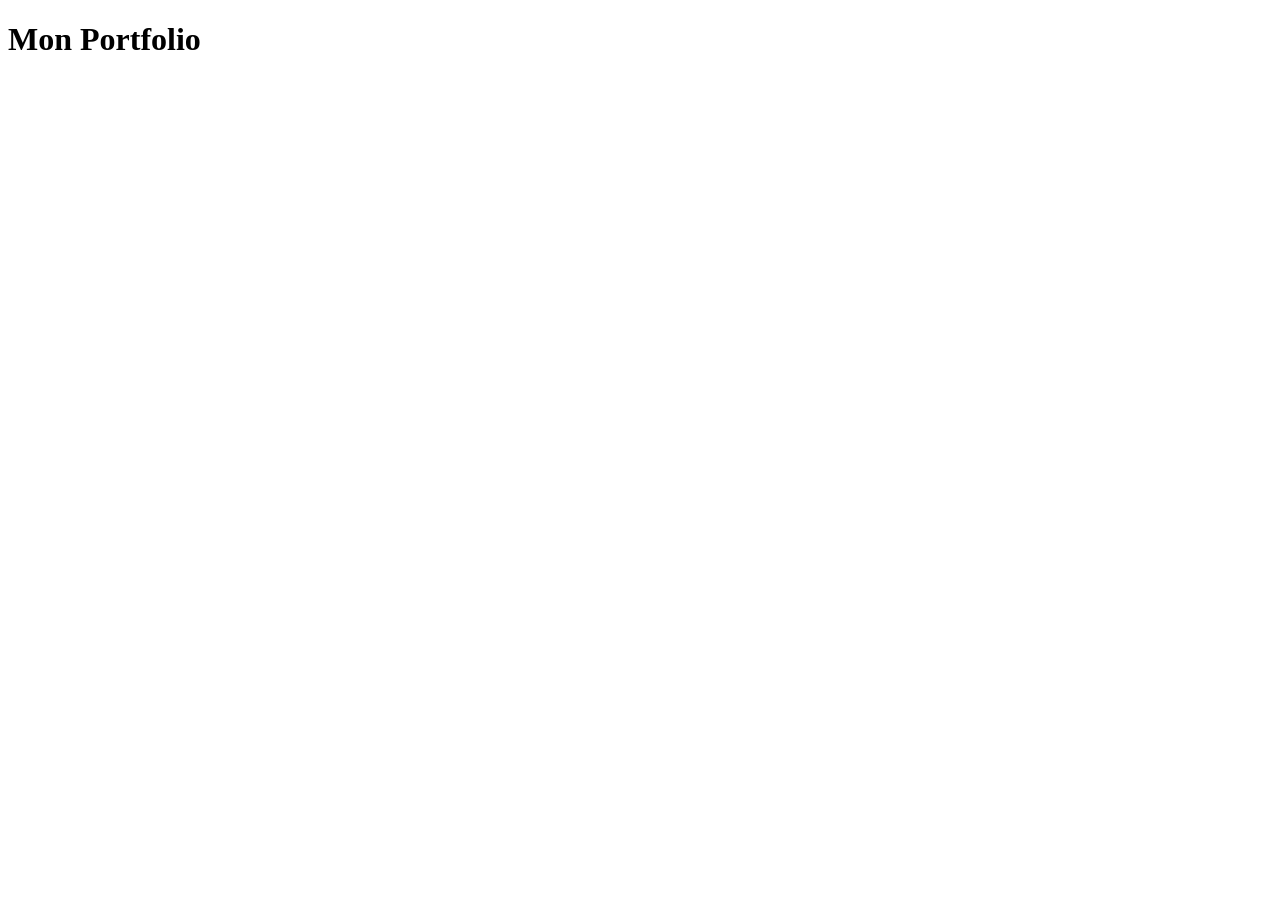
==== index.html @ 28ec9511 "first commit" ====
<!DOCTYPE html>
<html lang="fr">
<head>
    <meta charset="utf-8">
    <meta http-equiv="X-UA Compatible"
    content="IE=edge">
    <meta name="viewport"
    content="width=device-width, initial-scale=1.0">
    <title>Document</title>
</head>
<body>
    <h1>Mon Portfolio</h1>
</body>

</html>
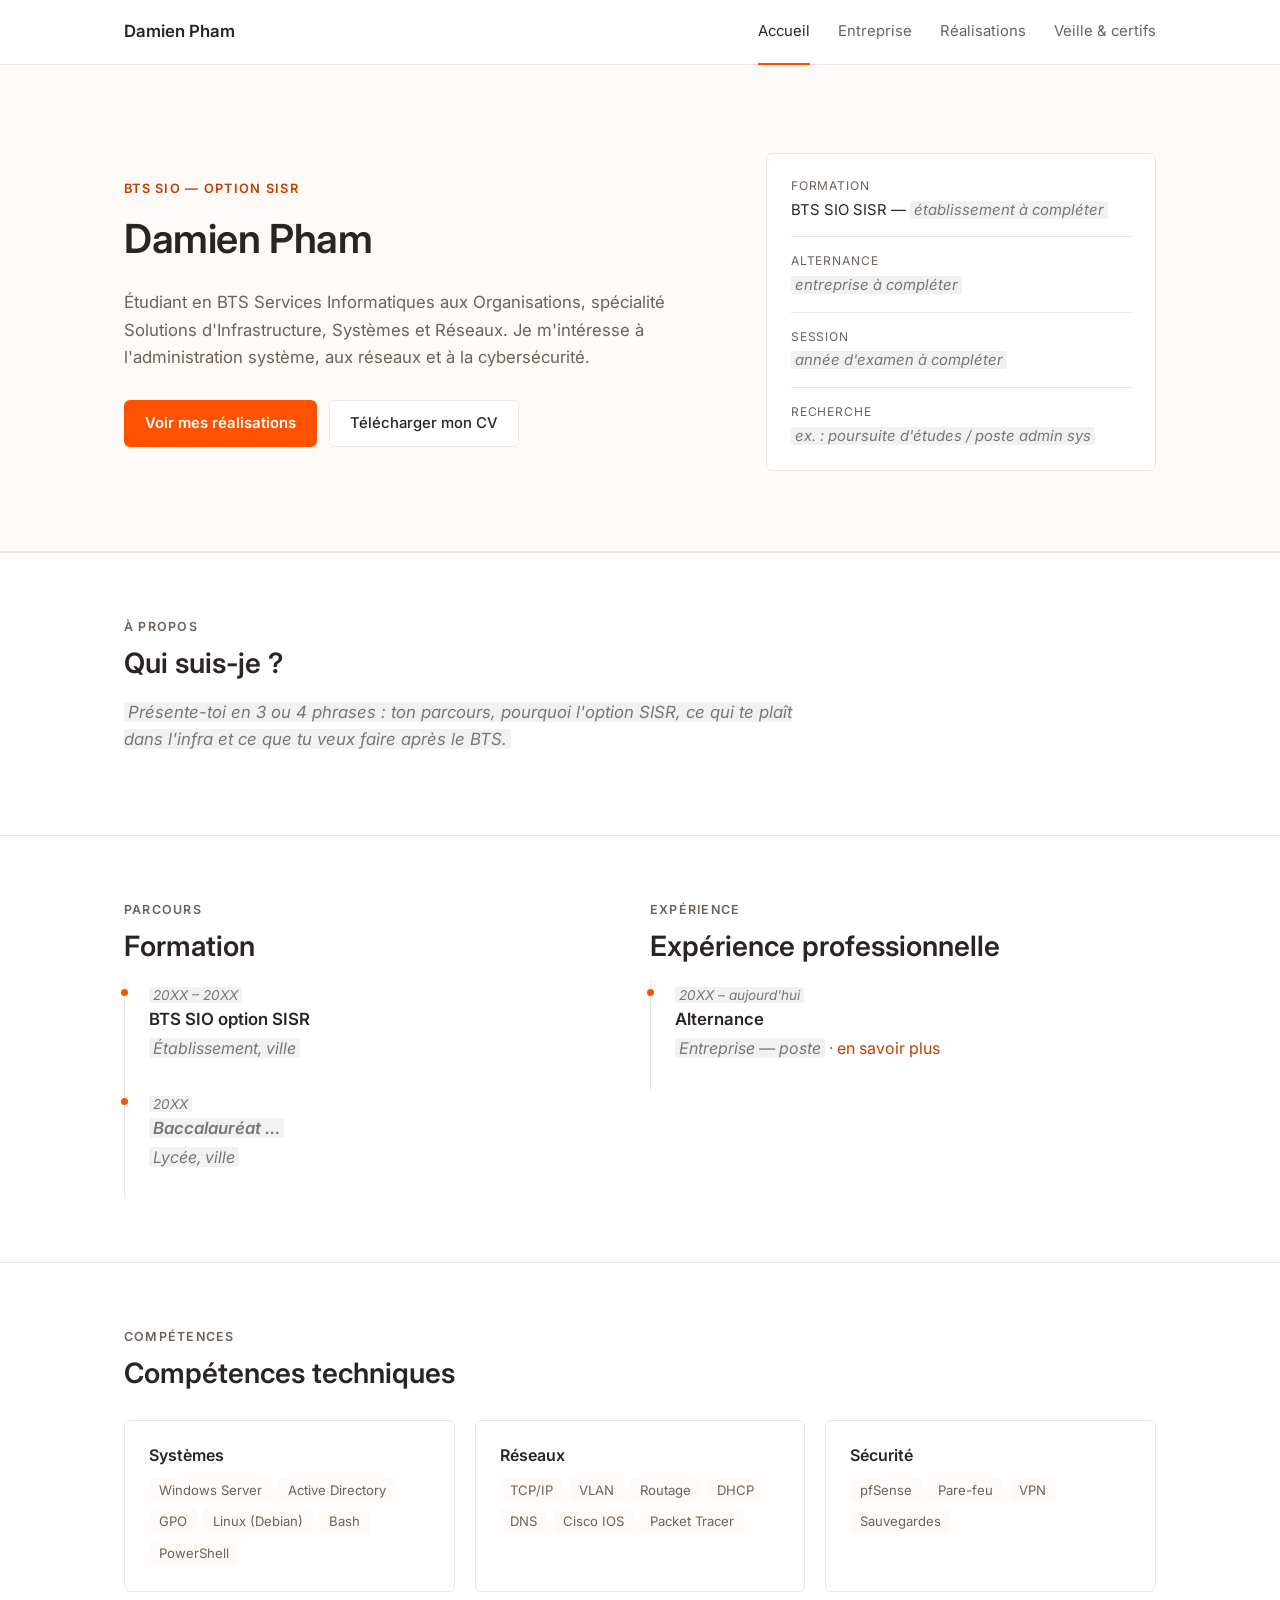
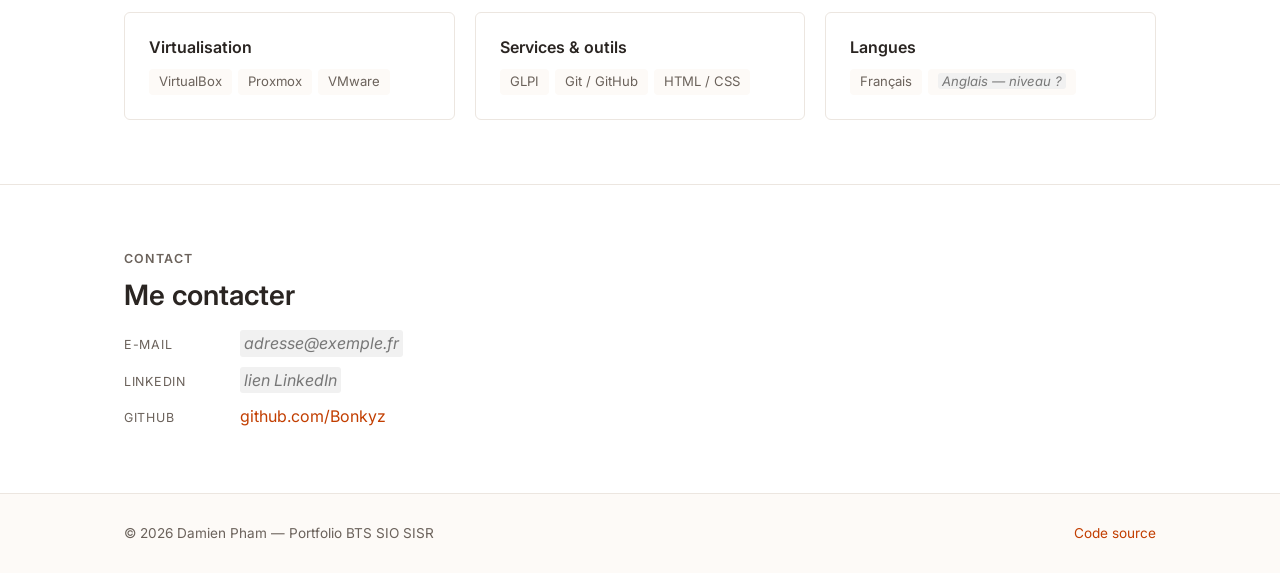
==== commit ff1877df: "Premier push version teste" ====
--- a/index.html
+++ b/index.html
@@ -1,15 +1,174 @@
 <!DOCTYPE html>
 <html lang="fr">
 <head>
-    <meta charset="utf-8">
-    <meta http-equiv="X-UA Compatible"
-    content="IE=edge">
-    <meta name="viewport"
-    content="width=device-width, initial-scale=1.0">
-    <title>Document</title>
+  <meta charset="utf-8">
+  <meta name="viewport" content="width=device-width, initial-scale=1.0">
+  <title>Damien Pham — Portfolio BTS SIO SISR</title>
+  <meta name="description" content="Portfolio de Damien Pham, étudiant en BTS SIO option SISR (Solutions d'Infrastructure, Systèmes et Réseaux).">
+  <link rel="preconnect" href="https://fonts.googleapis.com">
+  <link rel="preconnect" href="https://fonts.gstatic.com" crossorigin>
+  <link href="https://fonts.googleapis.com/css2?family=Inter:wght@400;500;600&display=swap" rel="stylesheet">
+  <link rel="stylesheet" href="css/style.css">
 </head>
 <body>
-    <h1>Mon Portfolio</h1>
+
+  <header class="site-header">
+    <nav class="container nav" aria-label="Navigation principale">
+      <a class="brand" href="index.html">Damien <span>Pham</span></a>
+      <button class="nav-toggle" type="button" aria-label="Ouvrir le menu" aria-expanded="false"><span></span><span></span><span></span></button>
+      <ul class="nav-links">
+        <li><a href="index.html">Accueil</a></li>
+        <li><a href="entreprise.html">Entreprise</a></li>
+        <li><a href="realisations.html">Réalisations</a></li>
+        <li><a href="veille.html">Veille &amp; certifs</a></li>
+      </ul>
+    </nav>
+  </header>
+
+  <main>
+    <!-- ===== Accueil ===== -->
+    <section class="hero">
+      <div class="container hero-grid">
+        <div>
+          <span class="tag">BTS SIO — option SISR</span>
+          <h1>Damien Pham</h1>
+          <p class="lead">
+            Étudiant en BTS Services Informatiques aux Organisations, spécialité
+            Solutions d'Infrastructure, Systèmes et Réseaux. Je m'intéresse à
+            l'administration système, aux réseaux et à la cybersécurité.
+          </p>
+          <div class="hero-actions">
+            <a class="btn btn-primary" href="realisations.html">Voir mes réalisations</a>
+            <a class="btn btn-outline" href="assets/CV-Damien-Pham.pdf" target="_blank" rel="noopener">Télécharger mon CV</a>
+          </div>
+        </div>
+        <dl class="hero-card">
+          <dt>formation</dt>
+          <dd>BTS SIO SISR — <span class="todo">établissement à compléter</span></dd>
+          <dt>alternance</dt>
+          <dd><span class="todo">entreprise à compléter</span></dd>
+          <dt>session</dt>
+          <dd><span class="todo">année d'examen à compléter</span></dd>
+          <dt>recherche</dt>
+          <dd><span class="todo">ex. : poursuite d'études / poste admin sys</span></dd>
+        </dl>
+      </div>
+    </section>
+
+    <!-- ===== À propos ===== -->
+    <section id="a-propos">
+      <div class="container">
+        <p class="section-label">À propos</p>
+        <h2>Qui suis-je ?</h2>
+        <p class="lead">
+          <span class="todo">Présente-toi en 3 ou 4 phrases : ton parcours, pourquoi l'option SISR,
+          ce qui te plaît dans l'infra et ce que tu veux faire après le BTS.</span>
+        </p>
+      </div>
+    </section>
+
+    <!-- ===== Parcours ===== -->
+    <section id="parcours">
+      <div class="container grid grid-2">
+        <div>
+          <p class="section-label">Parcours</p>
+          <h2>Formation</h2>
+          <ol class="timeline">
+            <li>
+              <span class="date"><span class="todo">20XX – 20XX</span></span>
+              <h3>BTS SIO option SISR</h3>
+              <p><span class="todo">Établissement, ville</span></p>
+            </li>
+            <li>
+              <span class="date"><span class="todo">20XX</span></span>
+              <h3><span class="todo">Baccalauréat …</span></h3>
+              <p><span class="todo">Lycée, ville</span></p>
+            </li>
+          </ol>
+        </div>
+        <div>
+          <p class="section-label">Expérience</p>
+          <h2>Expérience professionnelle</h2>
+          <ol class="timeline">
+            <li>
+              <span class="date"><span class="todo">20XX – aujourd'hui</span></span>
+              <h3>Alternance</h3>
+              <p><span class="todo">Entreprise — poste</span> · <a href="entreprise.html">en savoir plus</a></p>
+            </li>
+          </ol>
+        </div>
+      </div>
+    </section>
+
+    <!-- ===== Compétences techniques ===== -->
+    <section id="competences">
+      <div class="container">
+        <p class="section-label">Compétences</p>
+        <h2>Compétences techniques</h2>
+        <div class="grid grid-3" style="margin-top: 28px;">
+          <div class="card skill-group">
+            <h3>Systèmes</h3>
+            <ul class="chips">
+              <li>Windows Server</li><li>Active Directory</li><li>GPO</li>
+              <li>Linux (Debian)</li><li>Bash</li><li>PowerShell</li>
+            </ul>
+          </div>
+          <div class="card skill-group">
+            <h3>Réseaux</h3>
+            <ul class="chips">
+              <li>TCP/IP</li><li>VLAN</li><li>Routage</li>
+              <li>DHCP</li><li>DNS</li><li>Cisco IOS</li><li>Packet Tracer</li>
+            </ul>
+          </div>
+          <div class="card skill-group">
+            <h3>Sécurité</h3>
+            <ul class="chips">
+              <li>pfSense</li><li>Pare-feu</li><li>VPN</li><li>Sauvegardes</li>
+            </ul>
+          </div>
+          <div class="card skill-group">
+            <h3>Virtualisation</h3>
+            <ul class="chips">
+              <li>VirtualBox</li><li>Proxmox</li><li>VMware</li>
+            </ul>
+          </div>
+          <div class="card skill-group">
+            <h3>Services &amp; outils</h3>
+            <ul class="chips">
+              <li>GLPI</li><li>Git / GitHub</li><li>HTML / CSS</li>
+            </ul>
+          </div>
+          <div class="card skill-group">
+            <h3>Langues</h3>
+            <ul class="chips">
+              <li>Français</li><li><span class="todo">Anglais — niveau ?</span></li>
+            </ul>
+          </div>
+        </div>
+      </div>
+    </section>
+
+    <!-- ===== Contact ===== -->
+    <section id="contact">
+      <div class="container">
+        <p class="section-label">Contact</p>
+        <h2>Me contacter</h2>
+        <ul class="contact-list">
+          <li><span class="k">e-mail</span> <span class="todo">adresse@exemple.fr</span></li>
+          <li><span class="k">linkedin</span> <span class="todo">lien LinkedIn</span></li>
+          <li><span class="k">github</span> <a href="https://github.com/Bonkyz" target="_blank" rel="noopener">github.com/Bonkyz</a></li>
+        </ul>
+      </div>
+    </section>
+  </main>
+
+  <footer class="site-footer">
+    <div class="container">
+      <span>© <span data-year></span> Damien Pham — Portfolio BTS SIO SISR</span>
+      <a href="https://github.com/Bonkyz/Portfolio-DamienPham" target="_blank" rel="noopener">Code source</a>
+    </div>
+  </footer>
+
+  <script src="js/main.js"></script>
 </body>
-
-</html>+</html>
--- a/css/style.css
+++ b/css/style.css
@@ -0,0 +1,390 @@
+/* ==========================================================
+   Portfolio BTS SIO SISR — Damien Pham
+   Feuille de style commune à toutes les pages
+   Style corporate : blanc et orange discret, sans emoji ni dégradé
+   ========================================================== */
+
+:root {
+  --bg: #ffffff;
+  --bg-alt: #fdfaf7;
+  --text: #2a2522;
+  --text-muted: #6b625b;
+  --border: #ece6e0;
+  --accent: #ff5200;        /* orange principal (inspiré de Sanzo Wada) : fonds, traits, coches */
+  --accent-hover: #e04800;
+  --accent-text: #c23e00;   /* même teinte, assombrie pour le texte (contraste lisible sur blanc) */
+  --accent-soft: #fff1ea;
+
+  --radius: 6px;
+  --max: 1080px;
+  --font: "Inter", system-ui, -apple-system, "Segoe UI", Roboto, sans-serif;
+}
+
+*, *::before, *::after { box-sizing: border-box; }
+
+html { scroll-behavior: smooth; }
+
+body {
+  margin: 0;
+  font-family: var(--font);
+  font-size: 16px;
+  line-height: 1.65;
+  color: var(--text);
+  background: var(--bg);
+}
+
+img { max-width: 100%; display: block; }
+a { color: var(--accent-text); text-decoration: none; }
+a:hover { color: var(--accent-text); text-decoration: underline; }
+
+h1, h2, h3 { line-height: 1.3; margin: 0 0 .6em; font-weight: 600; color: var(--text); }
+h1 { font-size: clamp(1.9rem, 3.5vw, 2.5rem); letter-spacing: -.01em; }
+h2 { font-size: clamp(1.4rem, 2.5vw, 1.75rem); }
+h3 { font-size: 1.05rem; }
+p { margin: 0 0 1em; }
+
+.container {
+  max-width: var(--max);
+  margin: 0 auto;
+  padding: 0 24px;
+}
+
+/* ---------- En-tête / navigation ---------- */
+
+.site-header {
+  position: sticky;
+  top: 0;
+  z-index: 10;
+  background: var(--bg);
+  border-bottom: 1px solid var(--border);
+}
+
+.nav {
+  display: flex;
+  align-items: center;
+  justify-content: space-between;
+  height: 64px;
+}
+
+.brand {
+  font-weight: 600;
+  color: var(--text);
+  font-size: 1.05rem;
+}
+.brand span { color: inherit; }
+.brand:hover { color: var(--text); text-decoration: none; }
+
+.nav-links {
+  display: flex;
+  gap: 28px;
+  list-style: none;
+  margin: 0;
+  padding: 0;
+}
+
+.nav-links a {
+  display: block;
+  padding: 20px 0;
+  color: var(--text-muted);
+  font-size: .93rem;
+  border-bottom: 2px solid transparent;
+}
+.nav-links a:hover { color: var(--text); text-decoration: none; }
+.nav-links a.active { color: var(--text); border-bottom-color: var(--accent); }
+
+.nav-toggle {
+  display: none;
+  flex-direction: column;
+  justify-content: center;
+  gap: 4px;
+  width: 40px;
+  height: 36px;
+  padding: 0 10px;
+  background: none;
+  border: 1px solid var(--border);
+  border-radius: var(--radius);
+  cursor: pointer;
+}
+.nav-toggle span { display: block; height: 2px; background: var(--text); }
+
+@media (max-width: 760px) {
+  .nav-toggle { display: flex; }
+  .nav-links {
+    display: none;
+    position: absolute;
+    top: 64px;
+    left: 0;
+    right: 0;
+    flex-direction: column;
+    gap: 0;
+    background: var(--bg);
+    border-bottom: 1px solid var(--border);
+    padding: 4px 24px 12px;
+  }
+  .nav-links.open { display: flex; }
+  .nav-links a { padding: 10px 0; border-bottom: none; }
+  .nav-links a.active { border-bottom: none; }
+}
+
+/* ---------- Sections ---------- */
+
+section { padding: 64px 0; }
+section + section { border-top: 1px solid var(--border); }
+
+.section-label {
+  font-size: .78rem;
+  font-weight: 600;
+  color: var(--text-muted);
+  text-transform: uppercase;
+  letter-spacing: .1em;
+  margin-bottom: .6em;
+}
+
+.lead { font-size: 1.05rem; color: var(--text-muted); max-width: 680px; }
+
+.page-head { padding: 56px 0 44px; background: var(--bg-alt); border-bottom: 1px solid var(--border); }
+.page-head h1 { margin-bottom: .4em; }
+.page-head p { color: var(--text-muted); max-width: 680px; margin: 0; }
+
+/* ---------- Accueil (hero) ---------- */
+
+.hero {
+  background: var(--bg-alt);
+  border-bottom: 1px solid var(--border);
+  padding: 88px 0 80px;
+}
+
+.hero-grid {
+  display: grid;
+  grid-template-columns: 1.5fr 1fr;
+  gap: 56px;
+  align-items: center;
+}
+
+.hero .tag {
+  display: block;
+  font-size: .8rem;
+  font-weight: 600;
+  text-transform: uppercase;
+  letter-spacing: .1em;
+  color: var(--accent-text);
+  margin-bottom: 14px;
+}
+
+.hero-actions { display: flex; flex-wrap: wrap; gap: 12px; margin-top: 28px; }
+
+.hero-card {
+  margin: 0;
+  background: var(--bg);
+  border: 1px solid var(--border);
+  border-radius: var(--radius);
+  padding: 8px 24px;
+  font-size: .93rem;
+}
+.hero-card dt {
+  font-size: .75rem;
+  text-transform: uppercase;
+  letter-spacing: .08em;
+  color: var(--text-muted);
+  padding-top: 14px;
+}
+.hero-card dd {
+  margin: 2px 0 0;
+  padding-bottom: 14px;
+  border-bottom: 1px solid var(--border);
+}
+.hero-card dd:last-child { border-bottom: none; }
+
+@media (max-width: 860px) {
+  .hero-grid { grid-template-columns: 1fr; gap: 36px; }
+}
+
+/* ---------- Boutons ---------- */
+
+.btn {
+  display: inline-flex;
+  align-items: center;
+  padding: 10px 20px;
+  border-radius: var(--radius);
+  font-weight: 500;
+  font-size: .93rem;
+  border: 1px solid transparent;
+  cursor: pointer;
+  transition: background .15s, border-color .15s, color .15s;
+}
+.btn:hover { text-decoration: none; }
+.btn-primary { background: var(--accent); color: #fff; font-weight: 600; }
+.btn-primary:hover { background: var(--accent-hover); color: #fff; }
+.btn-outline { background: var(--bg); color: var(--text); border-color: var(--border); }
+.btn-outline:hover { border-color: var(--accent); color: var(--accent-text); }
+
+/* ---------- Cartes et grilles ---------- */
+
+.grid { display: grid; gap: 20px; }
+.grid-2 { grid-template-columns: repeat(auto-fit, minmax(300px, 1fr)); }
+.grid-3 { grid-template-columns: repeat(auto-fit, minmax(260px, 1fr)); }
+
+.card {
+  background: var(--bg);
+  border: 1px solid var(--border);
+  border-radius: var(--radius);
+  padding: 24px;
+}
+.card h3 { margin-bottom: .4em; }
+.card p:last-child { margin-bottom: 0; }
+.card .meta { font-size: .85rem; color: var(--text-muted); margin-bottom: .8em; }
+
+.chips { display: flex; flex-wrap: wrap; gap: 6px; list-style: none; padding: 0; margin: 12px 0 0; }
+.chips li {
+  font-size: .82rem;
+  padding: 2px 10px;
+  border-radius: 4px;
+  background: var(--bg-alt);
+  color: var(--text-muted);
+}
+
+/* Marqueur de contenu à compléter — à retirer une fois le texte rempli */
+.todo {
+  background: #f1f1f1;
+  color: #777;
+  border-radius: 3px;
+  padding: 0 4px;
+  font-style: italic;
+}
+
+/* ---------- Parcours (timeline) ---------- */
+
+.timeline { list-style: none; margin: 0; padding: 0; border-left: 1px solid var(--border); }
+.timeline li { position: relative; padding: 0 0 28px 24px; }
+.timeline li::before {
+  content: "";
+  position: absolute;
+  left: -4px;
+  top: 8px;
+  width: 7px;
+  height: 7px;
+  border-radius: 50%;
+  background: var(--accent);
+}
+.timeline .date { font-size: .85rem; color: var(--text-muted); }
+.timeline h3 { margin: 2px 0 4px; }
+.timeline p { color: var(--text-muted); margin: 0; }
+
+/* ---------- Compétences techniques ---------- */
+
+.skill-group h3 { font-size: 1rem; }
+
+/* ---------- Réalisations ---------- */
+
+.filters {
+  display: flex;
+  flex-wrap: wrap;
+  gap: 24px;
+  margin-bottom: 32px;
+  border-bottom: 1px solid var(--border);
+}
+.filter-btn {
+  padding: 10px 0;
+  margin-bottom: -1px;
+  border: none;
+  border-bottom: 2px solid transparent;
+  background: none;
+  color: var(--text-muted);
+  font: inherit;
+  font-size: .93rem;
+  cursor: pointer;
+}
+.filter-btn:hover { color: var(--text); }
+.filter-btn.active { color: var(--text); border-bottom-color: var(--accent); }
+
+.project-card { display: flex; flex-direction: column; }
+.project-card .context {
+  font-size: .75rem;
+  font-weight: 600;
+  text-transform: uppercase;
+  letter-spacing: .08em;
+  color: var(--accent-text);
+  margin-bottom: 8px;
+}
+.project-card .comp { font-size: .82rem; color: var(--text-muted); margin-top: auto; padding-top: 16px; }
+.project-card .doc-link { margin-top: 8px; font-weight: 500; font-size: .9rem; }
+
+/* ---------- Tableau de synthèse E5 ---------- */
+
+.table-wrap {
+  overflow-x: auto;
+  border: 1px solid var(--border);
+  border-radius: var(--radius);
+}
+
+.synthese {
+  width: 100%;
+  border-collapse: collapse;
+  font-size: .9rem;
+  min-width: 760px;
+}
+.synthese th, .synthese td {
+  padding: 12px 16px;
+  border-bottom: 1px solid var(--border);
+  text-align: left;
+  vertical-align: middle;
+}
+.synthese thead th {
+  background: var(--bg-alt);
+  font-size: .78rem;
+  color: var(--text-muted);
+  font-weight: 600;
+}
+.synthese thead th.comp-col { text-align: center; width: 9%; }
+.synthese td.check { text-align: center; }
+/* Coche dessinée en CSS (pas de caractère spécial) */
+.tick {
+  display: inline-block;
+  width: 6px;
+  height: 11px;
+  border: solid var(--accent);
+  border-width: 0 2px 2px 0;
+  transform: rotate(45deg);
+}
+.synthese tbody tr:last-child td { border-bottom: none; }
+.synthese tbody tr:hover { background: var(--bg-alt); }
+
+.legend { margin-top: 20px; font-size: .88rem; color: var(--text-muted); }
+.legend dt { color: var(--text); font-weight: 600; float: left; width: 52px; }
+.legend dd { margin: 0 0 4px 52px; }
+
+/* ---------- Veille ---------- */
+
+.article-list { list-style: none; margin: 0; padding: 0; }
+.article-list li { padding: 18px 0; border-bottom: 1px solid var(--border); }
+.article-list li:first-child { padding-top: 0; }
+.article-list .date { font-size: .82rem; color: var(--text-muted); }
+.article-list h3 { font-size: 1rem; margin: 4px 0 6px; }
+.article-list p { margin: 0; color: var(--text-muted); font-size: .95rem; }
+
+.cert-status { font-size: .8rem; font-weight: 500; color: var(--text-muted); }
+.cert-status.done { color: var(--accent-text); }
+.cert-status.wip { color: var(--text-muted); }
+
+/* ---------- Listes clé / valeur (contact, fiches) ---------- */
+
+.contact-list { list-style: none; padding: 0; margin: 0; display: grid; gap: 10px; }
+.contact-list li { display: flex; gap: 16px; align-items: baseline; }
+.contact-list .k {
+  font-size: .78rem;
+  text-transform: uppercase;
+  letter-spacing: .06em;
+  color: var(--text-muted);
+  min-width: 100px;
+}
+
+/* ---------- Pied de page ---------- */
+
+.site-footer {
+  padding: 28px 0;
+  border-top: 1px solid var(--border);
+  background: var(--bg-alt);
+  font-size: .85rem;
+  color: var(--text-muted);
+}
+.site-footer .container { display: flex; flex-wrap: wrap; justify-content: space-between; gap: 12px; }
